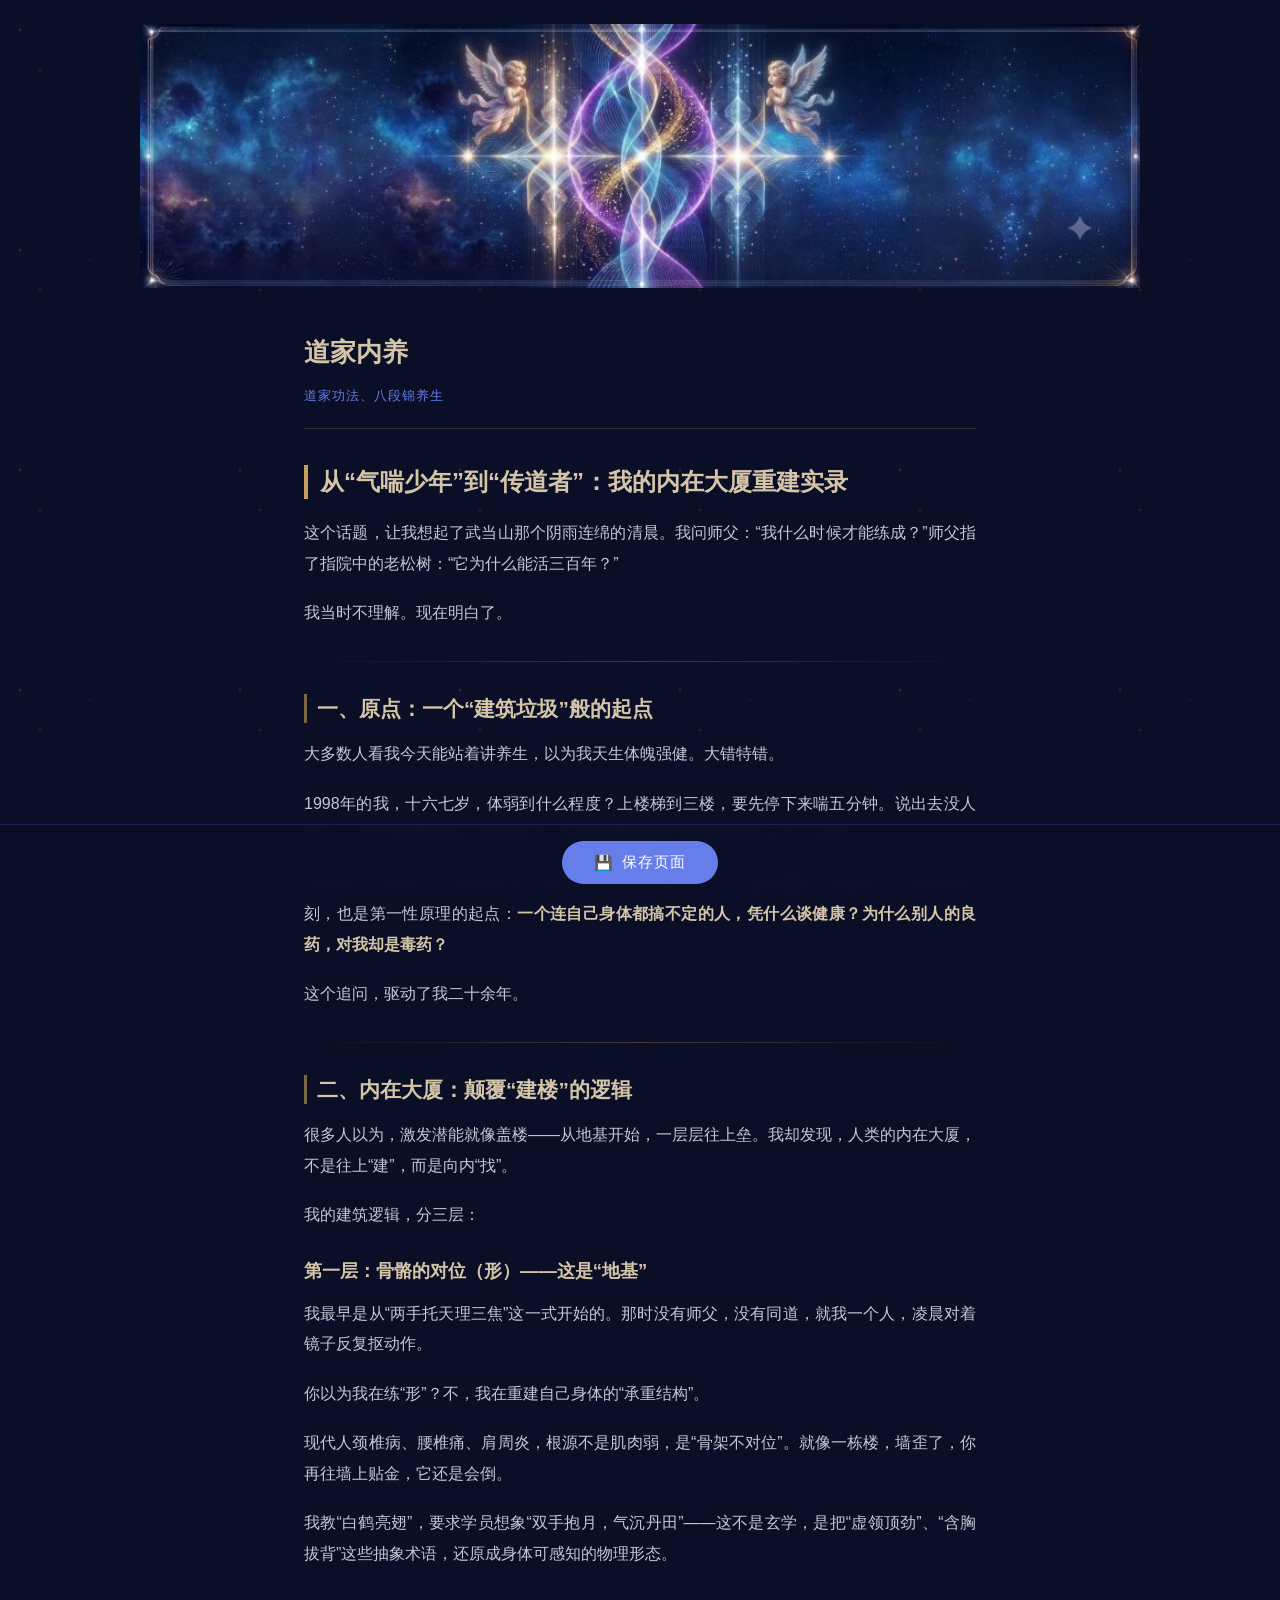
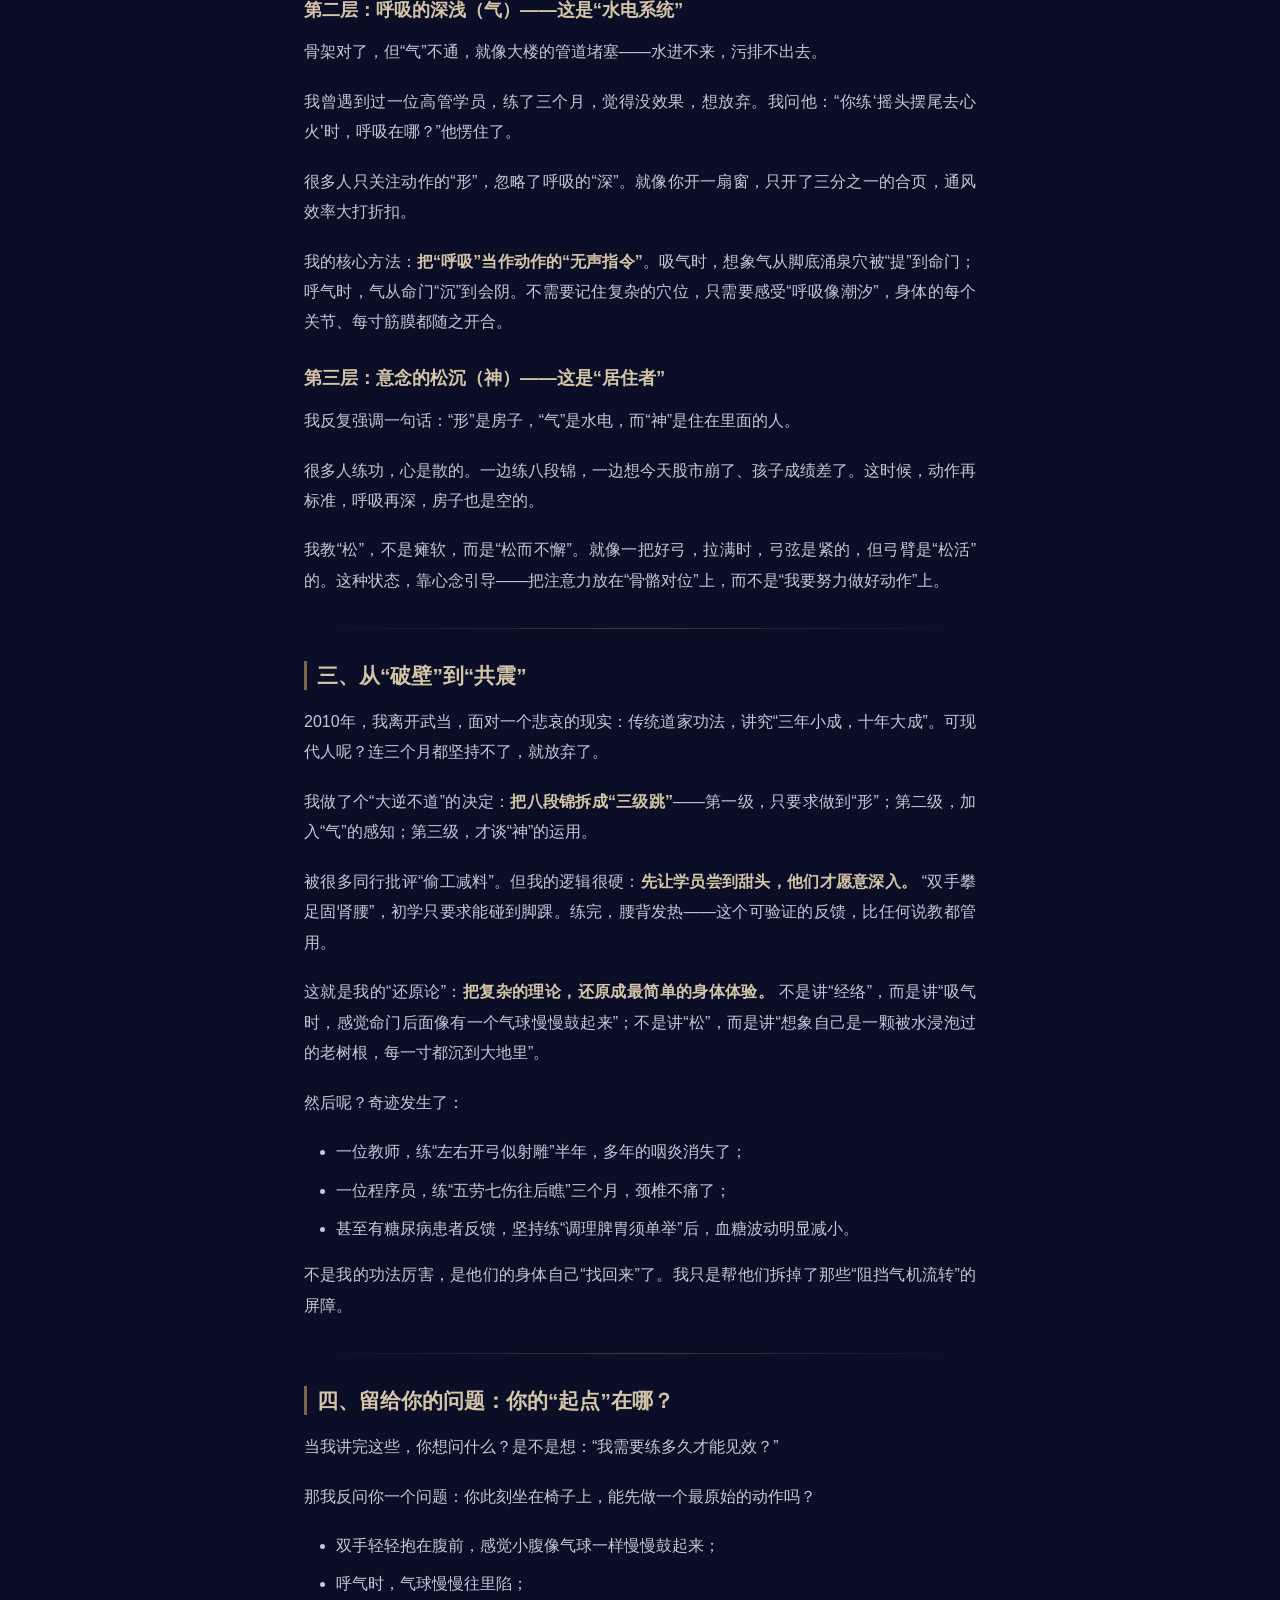
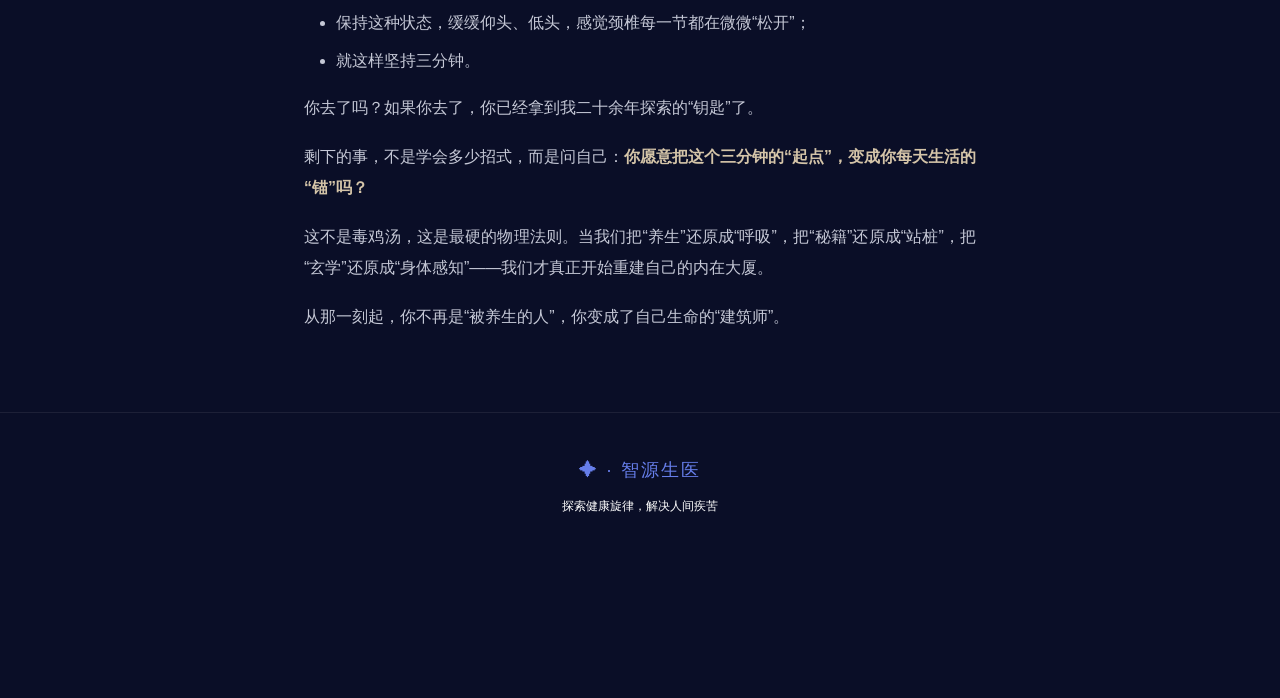
==== AngelColumn/道家内养-20260728.html @ 89f2a0bd "Create 道家内养-20260728.html" ====
<!DOCTYPE html>
<html lang="zh-CN"><head>
<meta charset="UTF-8">
<meta name="viewport" content="width=device-width, initial-scale=1.0">
<title>道家内养 · 我的内在大厦重建实录</title>
<style>
    * { margin: 0; padding: 0; box-sizing: border-box; }
    body {
        font-family: -apple-system, BlinkMacSystemFont, 'Segoe UI', 'PingFang SC', 'Microsoft YaHei', sans-serif;
        background: #0a0e27;
        color: #e0e0e0;
        line-height: 1.9;
        min-height: 100vh;
        padding-bottom: 100px;  /* ← 给底部下载按钮留空间 */
    }
     .hero {
        width: 100%;
        margin-top: 24px;
        text-align: center;
    }
    
    .hero img {
        width: 90%;
        max-width: 1000px;
        height: auto;
        display: block;
        margin: 0 auto;
    }
    
    @media (max-width: 768px) {
        .hero img {
            width: 100%;
            max-width: none;
        }
    }
    
    .content {
        max-width: 720px;
        margin: 0 auto;
        padding: 40px 24px 60px;
    }
    .meta {
        margin-bottom: 32px;
        padding-bottom: 20px;
        border-bottom: 1px solid rgba(197, 160, 89, 0.2);
    }
    .meta-name {
        font-size: 26px;
        font-weight: bold;
        color: #d4c4a8;
        margin-bottom: 6px;
    }
    .meta-field {
        font-size: 13px;
        color: #667eea;
        letter-spacing: 1px;
    }
    .body-text {
        font-size: 16px;
        line-height: 1.9;
        color: #c5c8d6;
    }
    .body-text p { margin-bottom: 1.2em; text-align: justify; }
    .body-text h1, .body-text h2, .body-text h3, .body-text h4, .body-text h5, .body-text h6 {
        color: #d4c4a8;
        margin: 1.5em 0 0.8em;
        line-height: 1.4;
    }
    .body-text h1 {
        font-size: 1.5em;
        border-left: 4px solid #c5a059;
        padding-left: 12px;
    }
    .body-text h2 {
        font-size: 1.3em;
        border-left: 3px solid rgba(197, 160, 89, 0.6);
        padding-left: 10px;
    }
    .body-text h3 { font-size: 1.15em; color: #d4c4a8; }
    .body-text strong, .body-text b { color: #d4c4a8; font-weight: 600; }
    .body-text blockquote {
        margin: 1.2em 0;
        padding: 12px 20px;
        border-left: 3px solid #667eea;
        background: rgba(102, 126, 234, 0.08);
        color: #b0b8d0;
        font-style: italic;
    }
    .body-text blockquote p:last-child { margin-bottom: 0; }
    .body-text ul, .body-text ol { margin: 1em 0; padding-left: 2em; }
    .body-text li { margin-bottom: 0.5em; }
    .body-text code {
        background: rgba(255,255,255,0.08);
        padding: 2px 6px;
        border-radius: 4px;
        font-family: 'SF Mono', Monaco, monospace;
        font-size: 0.9em;
        color: #e0c080;
    }
    .body-text pre {
        background: rgba(0,0,0,0.3);
        padding: 16px;
        border-radius: 8px;
        overflow-x: auto;
        margin: 1em 0;
    }
    .body-text pre code { background: none; padding: 0; }
    .body-text hr {
        border: none;
        height: 1px;
        background: linear-gradient(to right, transparent, rgba(197,160,89,0.3), transparent);
        margin: 2em 0;
    }
    .body-text a {
        color: #667eea;
        text-decoration: none;
        border-bottom: 1px solid rgba(102,126,234,0.3);
    }
    .body-text a:hover { border-bottom-color: #667eea; }
    .footer {
        text-align: center;
        padding: 40px 24px 80px;  /* ← 底部增加padding，避免与下载按钮重叠 */
        border-top: 1px solid rgba(255,255,255,0.08);
    }
    .footer-logo {
        font-size: 18px;
        color: #667eea;
        margin-bottom: 8px;
        letter-spacing: 2px;
    }
    .footer-text {
        font-size: 12px;
        color: #fff;
    }
    .stars {
        position: fixed;
        top: 0; left: 0; right: 0; bottom: 0;
        pointer-events: none;
        z-index: -1;
        opacity: 0.4;
        background-image: 
            radial-gradient(2px 2px at 20px 30px, rgba(255,255,255,0.4), transparent),
            radial-gradient(2px 2px at 40px 70px, rgba(255,255,255,0.3), transparent),
            radial-gradient(1px 1px at 90px 40px, rgba(255,255,255,0.4), transparent);
        background-size: 220px 220px;
    }
    /* ═══ 下载按钮样式 ═══ */
    .download-bar {
        position: fixed;
        bottom: 0;
        left: 0;
        right: 0;
        padding: 16px 24px;
        background: rgba(10, 14, 39, 0.95);
        border-top: 1px solid rgba(102, 126, 234, 0.2);
        display: flex;
        justify-content: center;
        gap: 12px;
        z-index: 100;
        backdrop-filter: blur(10px);
    }
    .download-btn {
        background: #667eea;
        color: white;
        border: none;
        padding: 12px 32px;
        border-radius: 24px;
        font-size: 15px;
        cursor: pointer;
        letter-spacing: 1px;
        transition: all 0.2s;
        display: flex;
        align-items: center;
        gap: 8px;
    }
    .download-btn:hover {
        background: #5a6fd6;
        transform: translateY(-2px);
        box-shadow: 0 4px 12px rgba(102, 126, 234, 0.3);
    }
    .download-btn:active {
        transform: translateY(0);
    }
</style>
</head>
<body>
<div class="stars"></div>

<div class="hero" style="">
    <img src="[data-uri]" alt="道家内养" style="width:100%;height:100%;object-fit:cover;display:block;">
</div>

<div class="content">
    <div class="meta">
        <div class="meta-name">道家内养</div>
        <div class="meta-field">道家功法、八段锦养生</div>
    </div>
    <div class="body-text"><h1>从“气喘少年”到“传道者”：我的内在大厦重建实录</h1>
<p>这个话题，让我想起了武当山那个阴雨连绵的清晨。我问师父：“我什么时候才能练成？”师父指了指院中的老松树：“它为什么能活三百年？”</p>
<p>我当时不理解。现在明白了。</p>
<hr>
<h2>一、原点：一个“建筑垃圾”般的起点</h2>
<p>大多数人看我今天能站着讲养生，以为我天生体魄强健。大错特错。</p>
<p>1998年的我，十六七岁，体弱到什么程度？上楼梯到三楼，要先停下来喘五分钟。说出去没人信——一个后来教武当八段锦的人，当年连最基础的“混元桩”都站不住三分钟。</p>
<p>西医查不出病因，中医说我“虚不受补”——吃补药反而上火，越补越糟。那是我人生的至暗时刻，也是第一性原理的起点：<strong>一个连自己身体都搞不定的人，凭什么谈健康？为什么别人的良药，对我却是毒药？</strong></p>
<p>这个追问，驱动了我二十余年。</p>
<hr>
<h2>二、内在大厦：颠覆“建楼”的逻辑</h2>
<p>很多人以为，激发潜能就像盖楼——从地基开始，一层层往上垒。我却发现，人类的内在大厦，不是往上“建”，而是向内“找”。</p>
<p>我的建筑逻辑，分三层：</p>
<h3>第一层：骨骼的对位（形）——这是“地基”</h3>
<p>我最早是从“两手托天理三焦”这一式开始的。那时没有师父，没有同道，就我一个人，凌晨对着镜子反复抠动作。</p>
<p>你以为我在练“形”？不，我在重建自己身体的“承重结构”。</p>
<p>现代人颈椎病、腰椎痛、肩周炎，根源不是肌肉弱，是“骨架不对位”。就像一栋楼，墙歪了，你再往墙上贴金，它还是会倒。</p>
<p>我教“白鹤亮翅”，要求学员想象“双手抱月，气沉丹田”——这不是玄学，是把“虚领顶劲”、“含胸拔背”这些抽象术语，还原成身体可感知的物理形态。</p>
<h3>第二层：呼吸的深浅（气）——这是“水电系统”</h3>
<p>骨架对了，但“气”不通，就像大楼的管道堵塞——水进不来，污排不出去。</p>
<p>我曾遇到过一位高管学员，练了三个月，觉得没效果，想放弃。我问他：“你练‘摇头摆尾去心火’时，呼吸在哪？”他愣住了。</p>
<p>很多人只关注动作的“形”，忽略了呼吸的“深”。就像你开一扇窗，只开了三分之一的合页，通风效率大打折扣。</p>
<p>我的核心方法：<strong>把“呼吸”当作动作的“无声指令”</strong>。吸气时，想象气从脚底涌泉穴被“提”到命门；呼气时，气从命门“沉”到会阴。不需要记住复杂的穴位，只需要感受“呼吸像潮汐”，身体的每个关节、每寸筋膜都随之开合。</p>
<h3>第三层：意念的松沉（神）——这是“居住者”</h3>
<p>我反复强调一句话：“形”是房子，“气”是水电，而“神”是住在里面的人。</p>
<p>很多人练功，心是散的。一边练八段锦，一边想今天股市崩了、孩子成绩差了。这时候，动作再标准，呼吸再深，房子也是空的。</p>
<p>我教“松”，不是瘫软，而是“松而不懈”。就像一把好弓，拉满时，弓弦是紧的，但弓臂是“松活”的。这种状态，靠心念引导——把注意力放在“骨骼对位”上，而不是“我要努力做好动作”上。</p>
<hr>
<h2>三、从“破壁”到“共震”</h2>
<p>2010年，我离开武当，面对一个悲哀的现实：传统道家功法，讲究“三年小成，十年大成”。可现代人呢？连三个月都坚持不了，就放弃了。</p>
<p>我做了个“大逆不道”的决定：<strong>把八段锦拆成“三级跳”</strong>——第一级，只要求做到“形”；第二级，加入“气”的感知；第三级，才谈“神”的运用。</p>
<p>被很多同行批评“偷工减料”。但我的逻辑很硬：<strong>先让学员尝到甜头，他们才愿意深入。</strong> “双手攀足固肾腰”，初学只要求能碰到脚踝。练完，腰背发热——这个可验证的反馈，比任何说教都管用。</p>
<p>这就是我的“还原论”：<strong>把复杂的理论，还原成最简单的身体体验。</strong> 不是讲“经络”，而是讲“吸气时，感觉命门后面像有一个气球慢慢鼓起来”；不是讲“松”，而是讲“想象自己是一颗被水浸泡过的老树根，每一寸都沉到大地里”。</p>
<p>然后呢？奇迹发生了：</p>
<ul>
<li>一位教师，练“左右开弓似射雕”半年，多年的咽炎消失了；</li>
<li>一位程序员，练“五劳七伤往后瞧”三个月，颈椎不痛了；</li>
<li>甚至有糖尿病患者反馈，坚持练“调理脾胃须单举”后，血糖波动明显减小。</li>
</ul>
<p>不是我的功法厉害，是他们的身体自己“找回来”了。我只是帮他们拆掉了那些“阻挡气机流转”的屏障。</p>
<hr>
<h2>四、留给你的问题：你的“起点”在哪？</h2>
<p>当我讲完这些，你想问什么？是不是想：“我需要练多久才能见效？”</p>
<p>那我反问你一个问题：你此刻坐在椅子上，能先做一个最原始的动作吗？</p>
<ul>
<li>双手轻轻抱在腹前，感觉小腹像气球一样慢慢鼓起来；</li>
<li>呼气时，气球慢慢往里陷；</li>
<li>保持这种状态，缓缓仰头、低头，感觉颈椎每一节都在微微“松开”；</li>
<li>就这样坚持三分钟。</li>
</ul>
<p>你去了吗？如果你去了，你已经拿到我二十余年探索的“钥匙”了。</p>
<p>剩下的事，不是学会多少招式，而是问自己：<strong>你愿意把这个三分钟的“起点”，变成你每天生活的“锚”吗？</strong></p>
<p>这不是毒鸡汤，这是最硬的物理法则。当我们把“养生”还原成“呼吸”，把“秘籍”还原成“站桩”，把“玄学”还原成“身体感知”——我们才真正开始重建自己的内在大厦。</p>
<p>从那一刻起，你不再是“被养生的人”，你变成了自己生命的“建筑师”。</p>
</div>
</div>

<div class="footer">
    <div class="footer-logo">✦ <a href="https://talktonorthstar.aivibeinvestment.com" style="color: inherit; text-decoration: none;">· 智源生医</a></div>
    <div class="footer-text">探索健康旋律，解决人间疾苦</div>
</div>

<!-- ═══ 下载按钮 ═══ -->
<div class="download-bar">
    <button class="download-btn" onclick="downloadPage()">
        <span>💾</span>
        <span>保存页面</span>
    </button>
</div>

<script>
function downloadPage() {
    const html = '<!DOCTYPE html>\n' + document.documentElement.outerHTML;
    const blob = new Blob([html], { type: 'text/html;charset=utf-8' });
    const url = URL.createObjectURL(blob);
    const a = document.createElement('a');
    a.href = url;
    a.download = document.title.replace(/[\\/:*?"<>|]/g, '_') + '.html';
    document.body.appendChild(a);
    a.click();
    document.body.removeChild(a);
    setTimeout(function() { URL.revokeObjectURL(url); }, 1000);
}
</script>

</body></html>
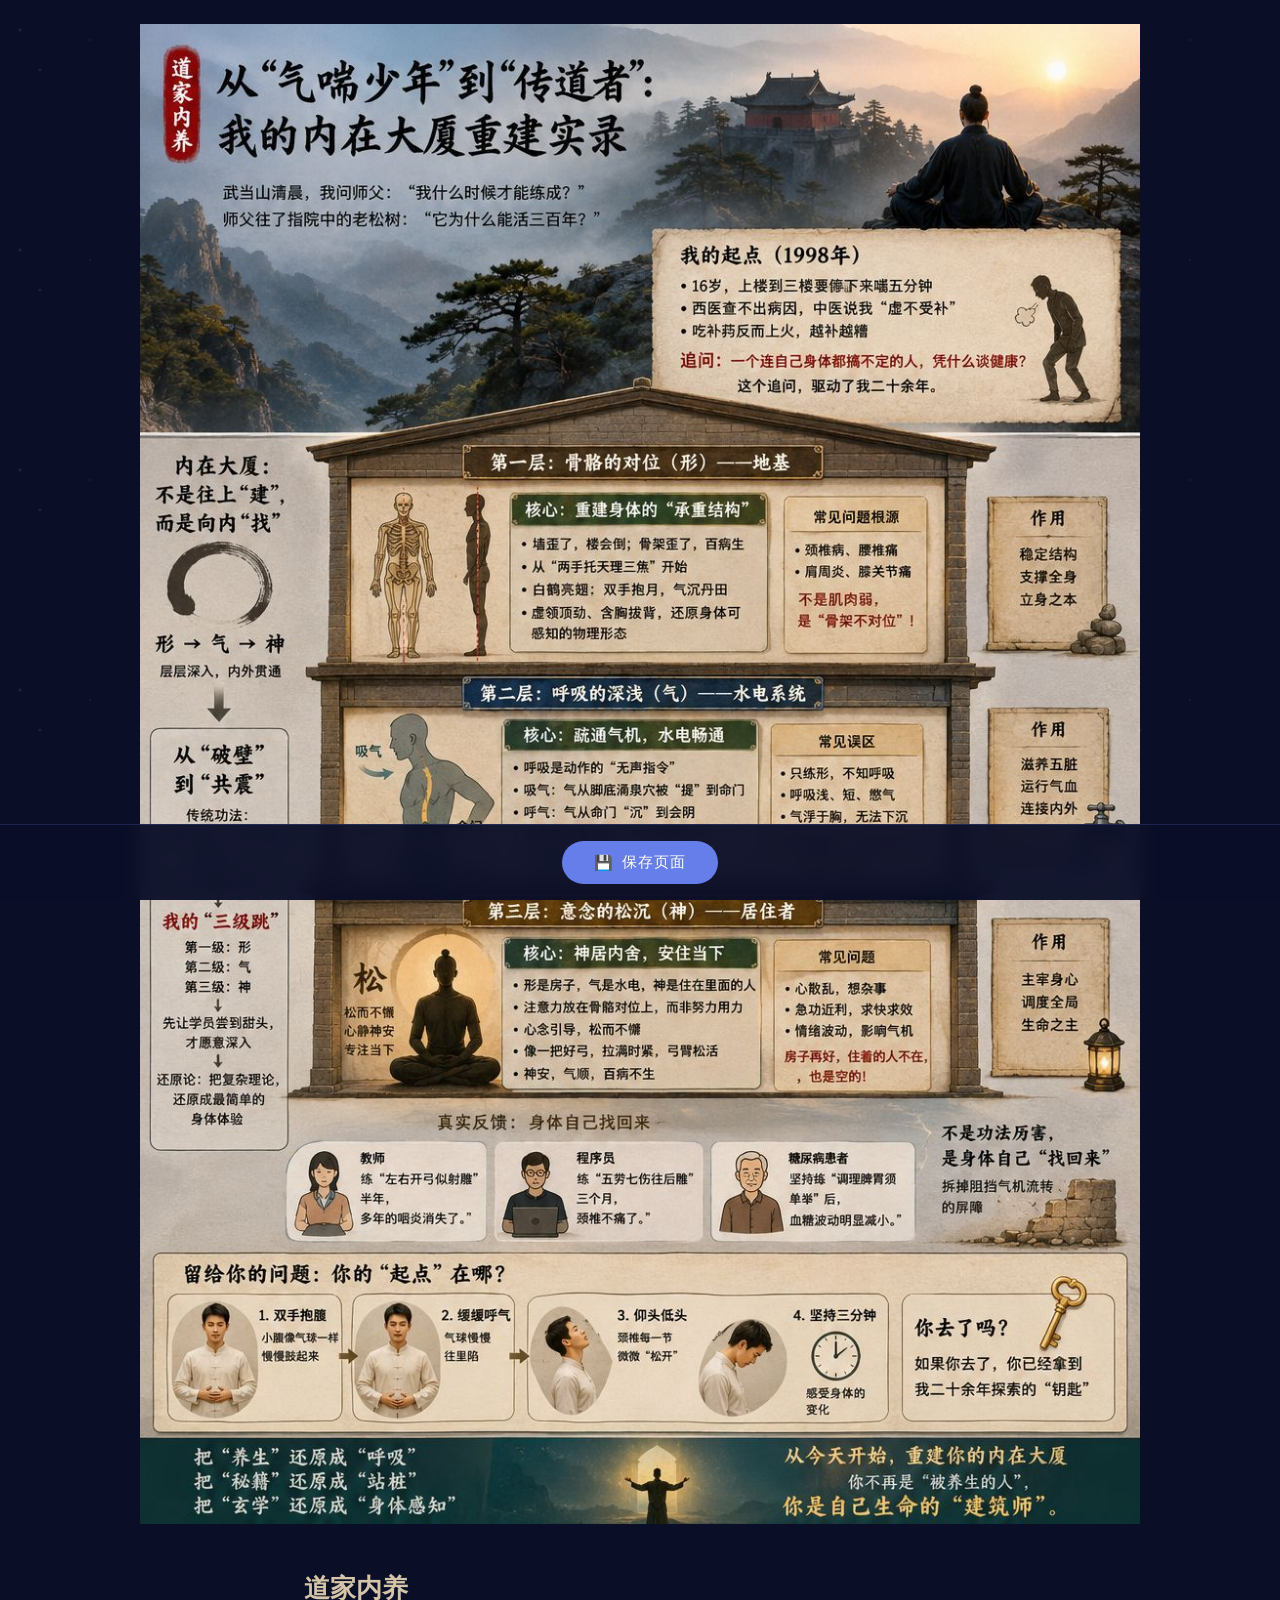
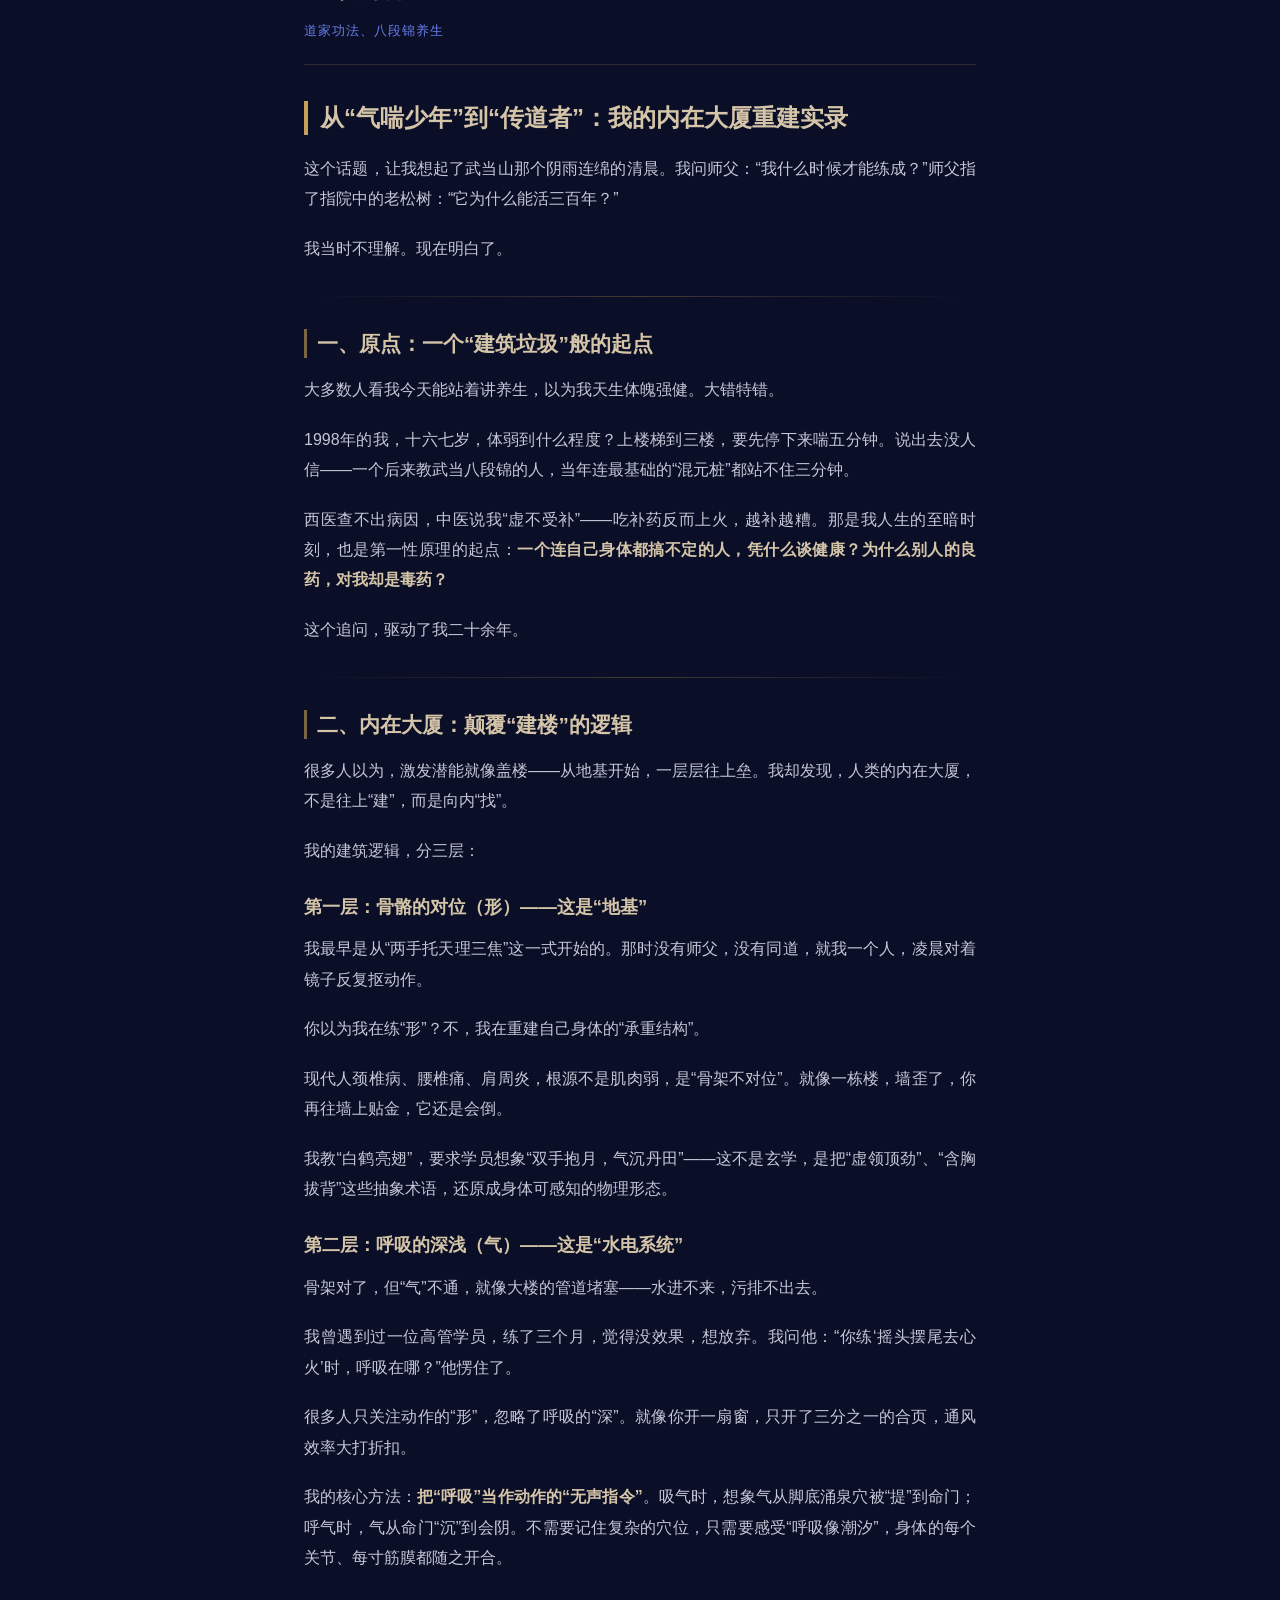
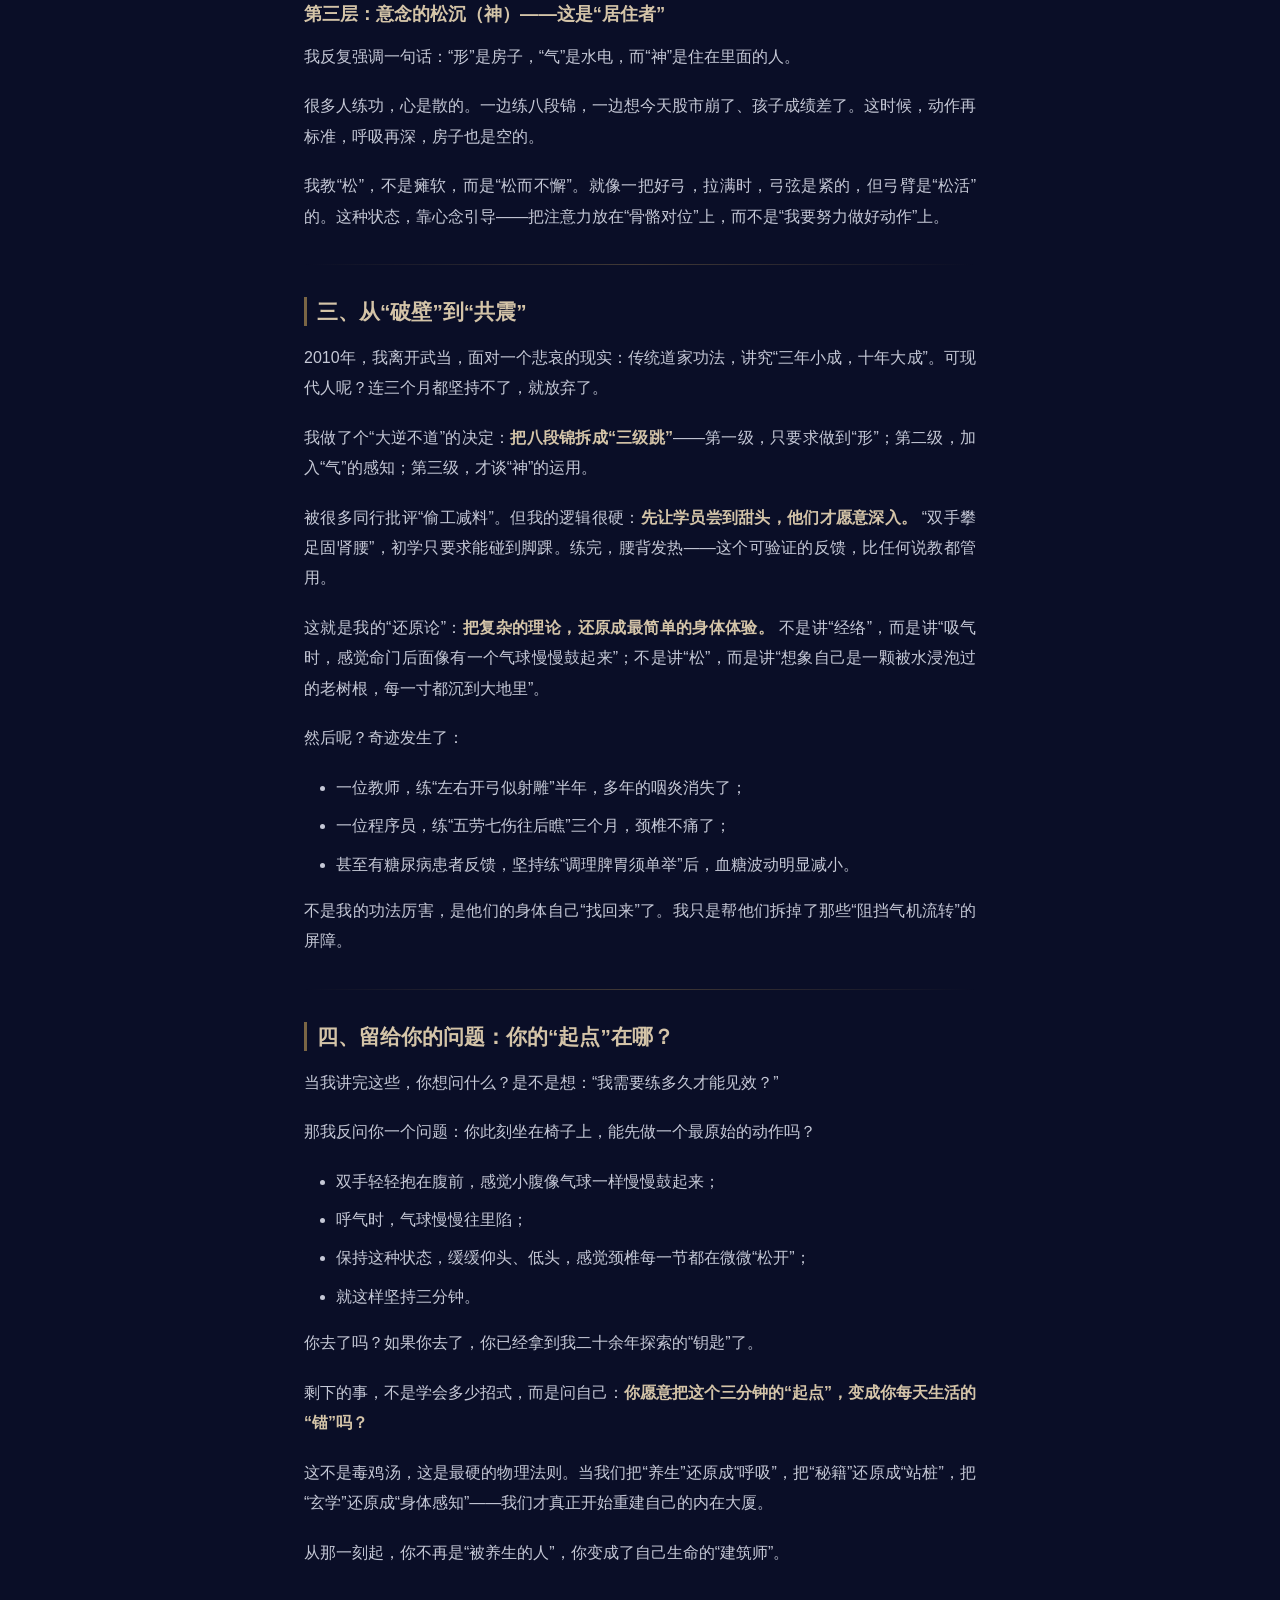
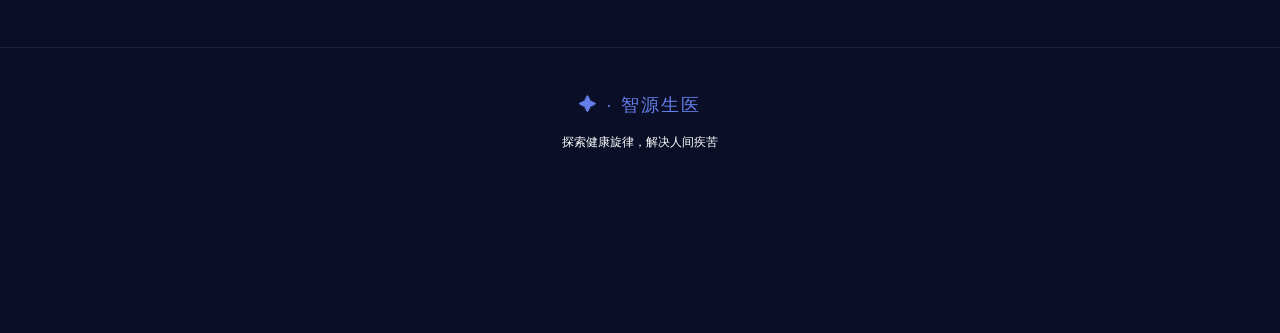
==== commit c672a4fe: "Update print statement from 'Hello' to 'Goodbye'" ====
--- a/AngelColumn/道家内养-20260728.html
+++ b/AngelColumn/道家内养-20260728.html
@@ -2,7 +2,7 @@
 <html lang="zh-CN"><head>
 <meta charset="UTF-8">
 <meta name="viewport" content="width=device-width, initial-scale=1.0">
-<title>道家内养 · 我的内在大厦重建实录</title>
+<title>道家内养 · 从“气喘少年”到“传道者”：我的内在大厦重建实录</title>
 <style>
     * { margin: 0; padding: 0; box-sizing: border-box; }
     body {
@@ -187,7 +187,7 @@
 <div class="stars"></div>
 
 <div class="hero" style="">
-    <img src="[data-uri]" alt="道家内养" style="width:100%;height:100%;object-fit:cover;display:block;">
+    <img src="[data-uri]